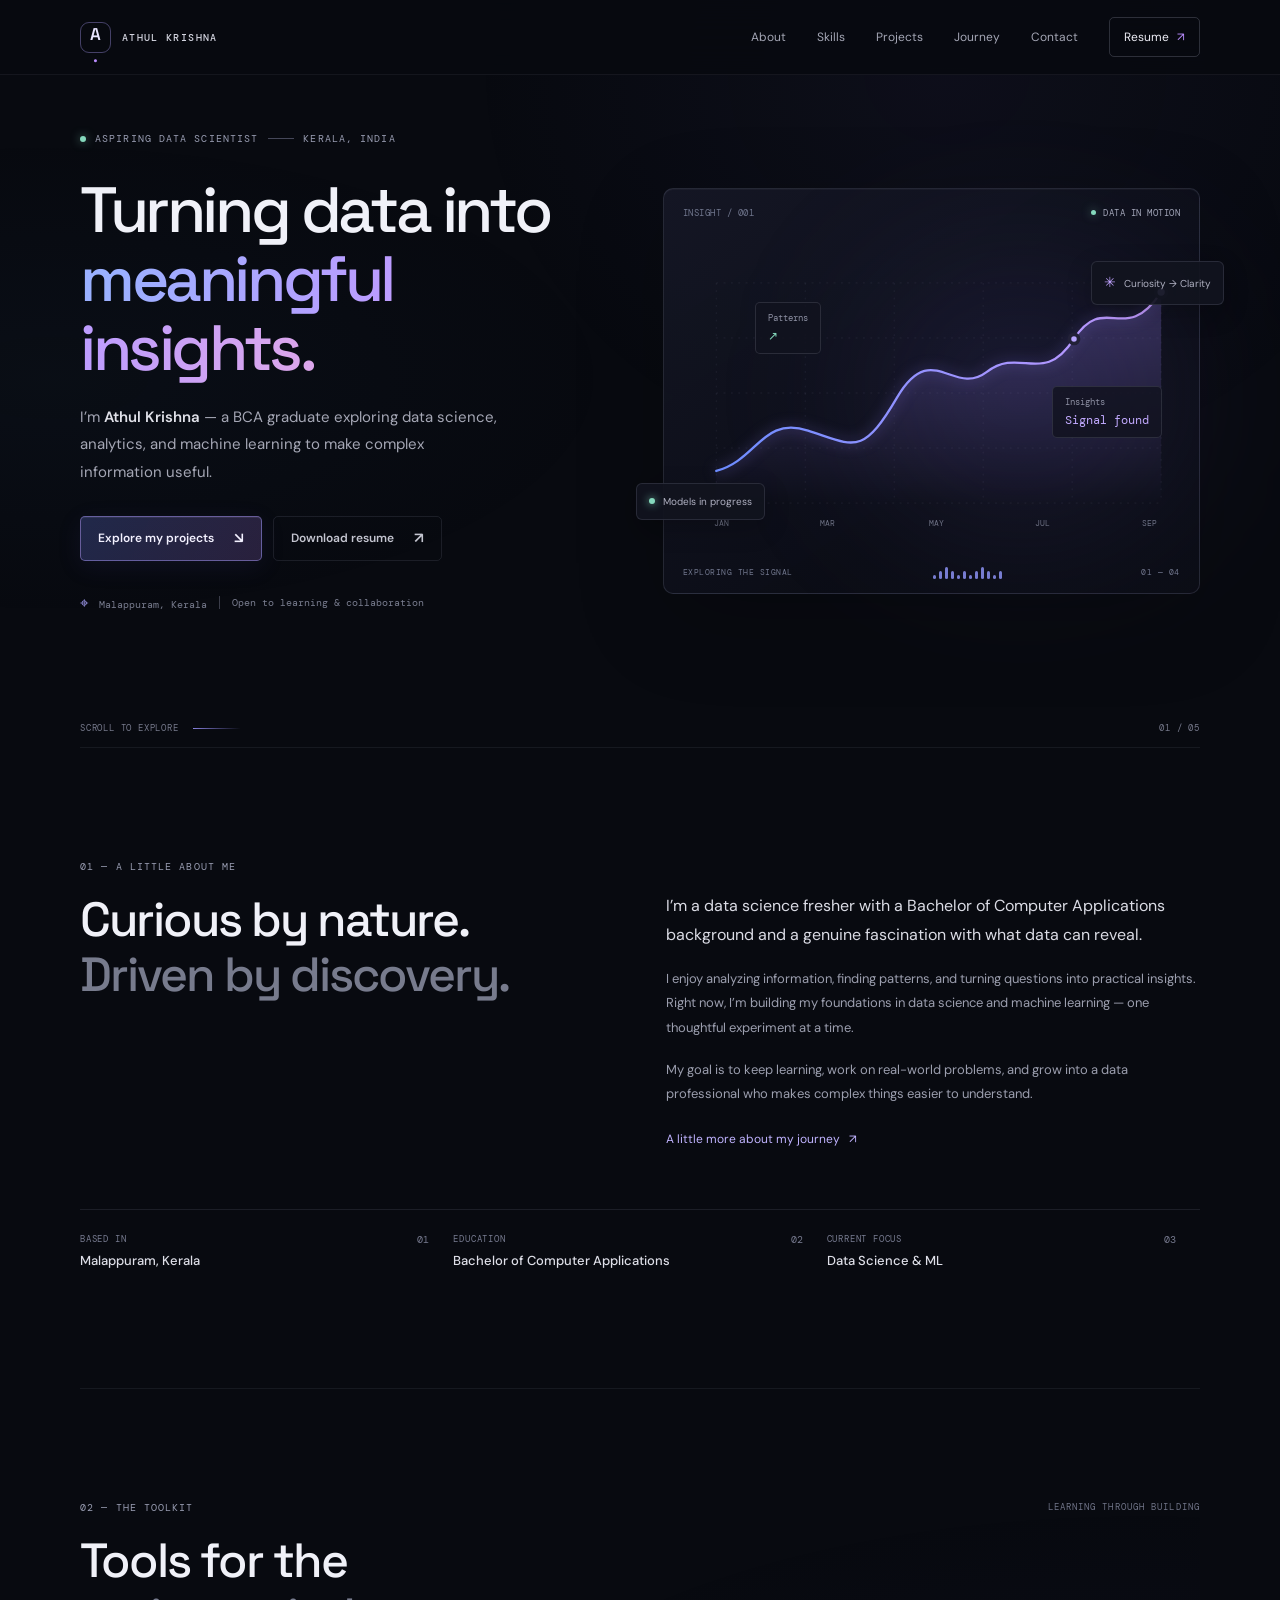
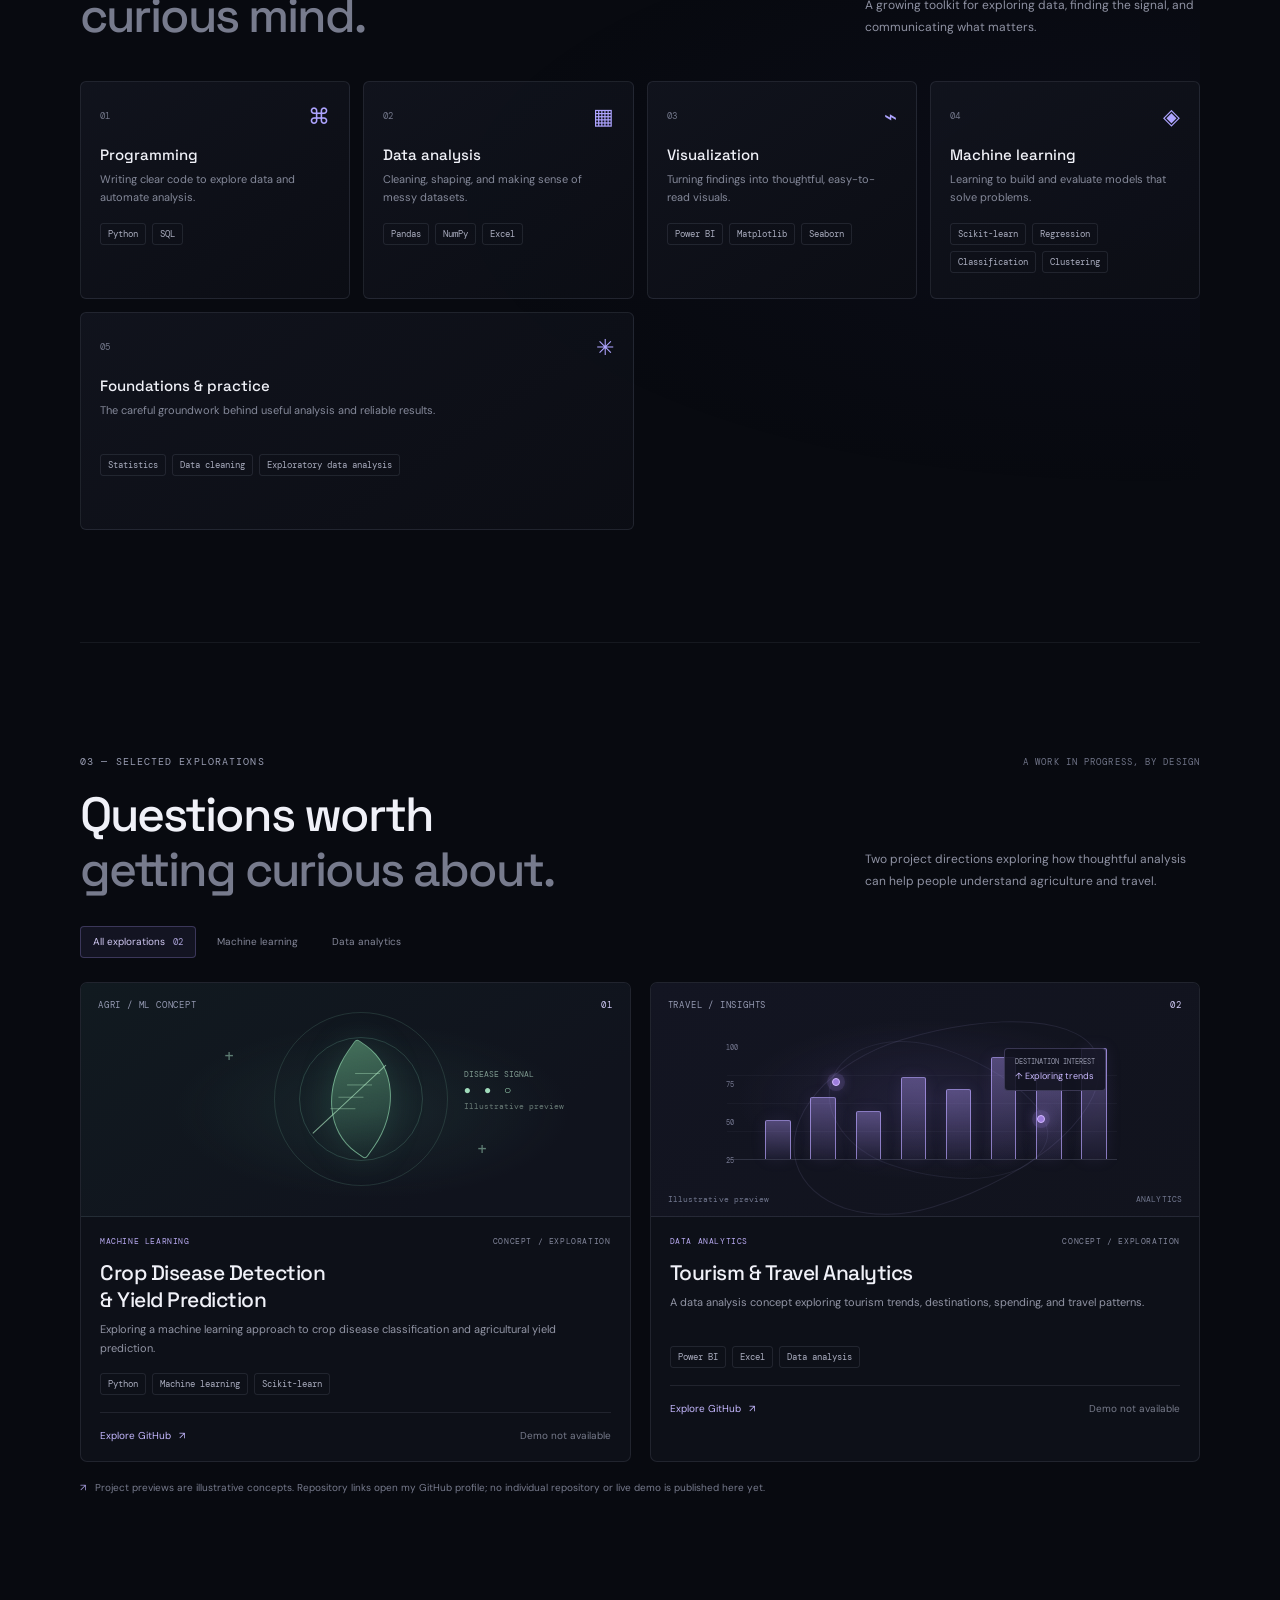
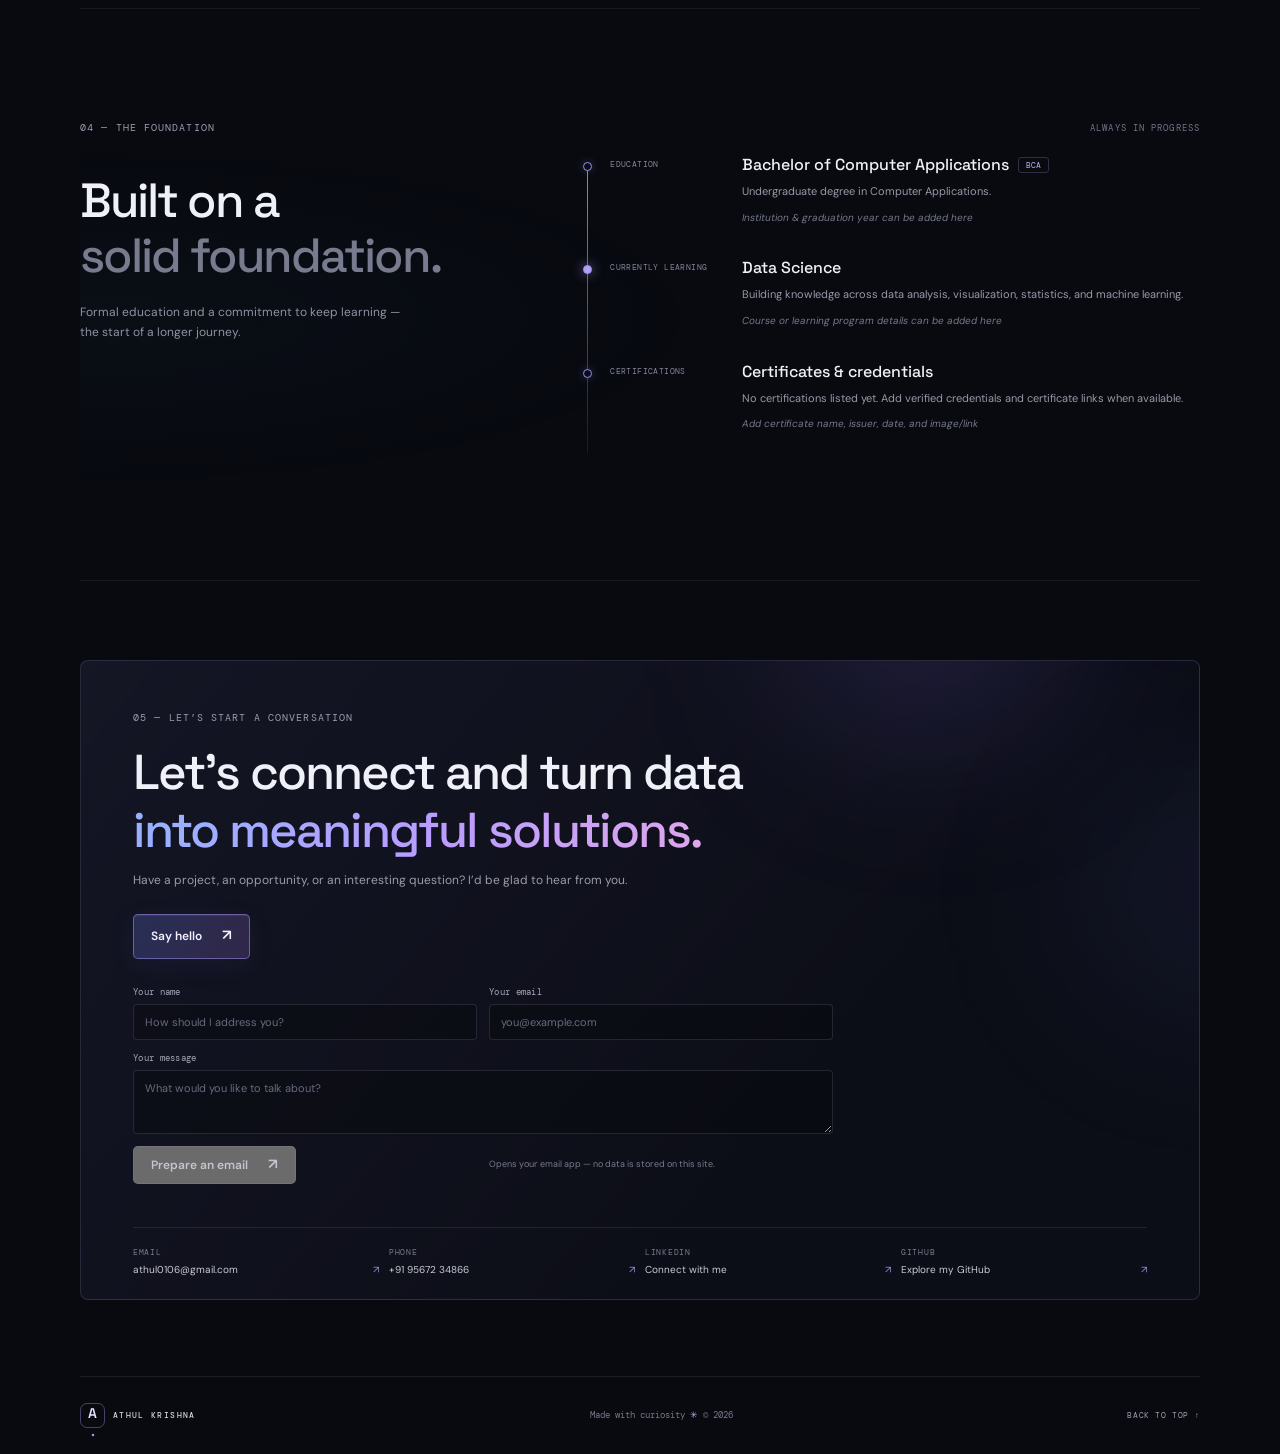
==== index.html @ ea91080f "first commit" ====
<!doctype html>
<html lang="en">
<head>
  <meta charset="utf-8">
  <meta name="viewport" content="width=device-width, initial-scale=1">
  <meta name="theme-color" content="#080a10">
  <meta name="description" content="Athul Krishna is an aspiring data scientist and BCA graduate exploring data analysis, machine learning, and meaningful solutions.">
  <meta property="og:title" content="Athul Krishna — Data Scientist">
  <meta property="og:description" content="Turning data into meaningful insights. Explore Athul Krishna's projects, skills, and background.">
  <meta property="og:type" content="website">
  <title>Athul Krishna — Data Scientist &amp; Analyst</title>
  <link rel="preconnect" href="https://fonts.googleapis.com">
  <link rel="preconnect" href="https://fonts.gstatic.com" crossorigin>
  <link href="https://fonts.googleapis.com/css2?family=DM+Mono:wght@400;500&family=DM+Sans:wght@400;500;600;700&family=Space+Grotesk:wght@400;500;600;700&display=swap" rel="stylesheet">
  <link rel="stylesheet" href="styles.css">
  <script src="script.js" defer></script>
</head>
<body>
  <a class="skip-link" href="#main">Skip to content</a>
  <header class="site-header" id="top">
    <nav class="nav shell" aria-label="Main navigation">
      <a class="brand" href="#top" aria-label="Athul Krishna home"><span class="brand-mark">A<span>.</span></span><span class="brand-name">ATHUL KRISHNA</span></a>
      <button class="menu-toggle" type="button" aria-expanded="false" aria-controls="nav-links" aria-label="Open navigation"><span></span><span></span></button>
      <div class="nav-links" id="nav-links">
        <a href="#about">About</a><a href="#skills">Skills</a><a href="#projects">Projects</a><a href="#journey">Journey</a><a href="#contact">Contact</a>
        <a class="nav-cta" href="resume.html?print=1" target="_blank" rel="noreferrer">Resume <span aria-hidden="true">↗</span></a>
      </div>
    </nav>
  </header>

  <main id="main">
    <section class="hero shell" aria-labelledby="hero-title">
      <div class="hero-copy">
        <p class="eyebrow"><span class="status-dot"></span> ASPIRING DATA SCIENTIST <span class="eyebrow-line"></span> KERALA, INDIA</p>
        <h1 id="hero-title">Turning data into<br><span class="gradient-text">meaningful insights.</span></h1>
        <p class="hero-intro">I’m <strong>Athul Krishna</strong> — a BCA graduate exploring data science, analytics, and machine learning to make complex information useful.</p>
        <div class="hero-actions">
          <a class="button button-primary" href="#projects">Explore my projects <span aria-hidden="true">↘</span></a>
          <a class="button button-quiet" href="resume.html?print=1" target="_blank" rel="noreferrer">Download resume <span aria-hidden="true">↗</span></a>
        </div>
        <div class="hero-meta"><span><span class="meta-icon">⌖</span> Malappuram, Kerala</span><span class="meta-divider"></span><span>Open to learning &amp; collaboration</span></div>
      </div>
      <div class="hero-visual" aria-label="Abstract data visualization showing connected insights">
        <div class="visual-glow"></div>
        <div class="visual-top"><span>INSIGHT / 001</span><span class="live-indicator"><i></i> DATA IN MOTION</span></div>
        <div class="chart-label chart-label-one">Patterns <b>↗</b></div>
        <div class="chart-label chart-label-two">Insights <b>Signal found</b></div>
        <svg class="hero-chart" viewBox="0 0 560 330" role="img" aria-label="Illustrative rising data trend">
          <defs><linearGradient id="area-fill" x1="0" x2="0" y1="0" y2="1"><stop offset="0" stop-color="#9b81ff" stop-opacity=".28"/><stop offset="1" stop-color="#9b81ff" stop-opacity="0"/></linearGradient><linearGradient id="line-fill" x1="0" x2="1"><stop stop-color="#6c8cff"/><stop offset="1" stop-color="#c59aff"/></linearGradient></defs>
          <g class="chart-grid"><path d="M45 45H530M45 105H530M45 165H530M45 225H530M45 285H530"/><path d="M45 45V285M142 45V285M239 45V285M336 45V285M433 45V285M530 45V285"/></g>
          <path class="chart-area" d="M45 250 C90 238 95 190 145 206 S204 235 242 170 S303 170 340 142 S401 158 435 106 S490 115 530 55 V285 H45Z"/>
          <path class="chart-line" d="M45 250 C90 238 95 190 145 206 S204 235 242 170 S303 170 340 142 S401 158 435 106 S490 115 530 55"/>
          <circle class="chart-point" cx="435" cy="106" r="5"/><circle class="chart-point point-last" cx="530" cy="55" r="6"/>
          <g class="chart-axis"><text x="43" y="310">JAN</text><text x="158" y="310">MAR</text><text x="277" y="310">MAY</text><text x="393" y="310">JUL</text><text x="509" y="310">SEP</text></g>
        </svg>
        <div class="visual-footer"><span>EXPLORING THE SIGNAL</span><div class="visual-bars" aria-hidden="true"><i></i><i></i><i></i><i></i><i></i><i></i><i></i><i></i><i></i><i></i><i></i><i></i></div><span>01 — 04</span></div>
        <div class="floating-chip chip-one"><span class="chip-spark">✳</span> Curiosity → Clarity</div>
        <div class="floating-chip chip-two"><span class="chip-dot"></span> Models in progress</div>
      </div>
      <div class="hero-bottom"><span>SCROLL TO EXPLORE</span><span class="scroll-line"></span><span>01 / 05</span></div>
    </section>

    <section class="about section shell" id="about">
      <div class="section-heading"><p class="eyebrow">01 — A LITTLE ABOUT ME</p><h2>Curious by nature.<br><span class="muted-heading">Driven by discovery.</span></h2></div>
      <div class="about-content">
        <p class="about-lead">I’m a data science fresher with a Bachelor of Computer Applications background and a genuine fascination with what data can reveal.</p>
        <p>I enjoy analyzing information, finding patterns, and turning questions into practical insights. Right now, I’m building my foundations in data science and machine learning — one thoughtful experiment at a time.</p>
        <p>My goal is to keep learning, work on real-world problems, and grow into a data professional who makes complex things easier to understand.</p>
        <a class="text-link" href="#contact">A little more about my journey <span>↗</span></a>
      </div>
      <div class="about-facts">
        <div><span class="fact-index">01</span><span class="fact-label">BASED IN</span><strong>Malappuram, Kerala</strong></div>
        <div><span class="fact-index">02</span><span class="fact-label">EDUCATION</span><strong>Bachelor of Computer Applications</strong></div>
        <div><span class="fact-index">03</span><span class="fact-label">CURRENT FOCUS</span><strong>Data Science &amp; ML</strong></div>
      </div>
    </section>

    <section class="skills section shell" id="skills">
      <div class="section-topline"><p class="eyebrow">02 — THE TOOLKIT</p><span class="section-note">LEARNING THROUGH BUILDING</span></div>
      <div class="section-heading skills-heading"><h2>Tools for the<br><span class="muted-heading">curious mind.</span></h2><p>A growing toolkit for exploring data, finding the signal, and communicating what matters.</p></div>
      <div class="skill-grid">
        <article class="skill-card"><div class="skill-card-top"><span class="skill-number">01</span><span class="skill-icon">⌘</span></div><h3>Programming</h3><p>Writing clear code to explore data and automate analysis.</p><div class="tag-list"><span>Python</span><span>SQL</span></div><div class="skill-card-line"></div></article>
        <article class="skill-card"><div class="skill-card-top"><span class="skill-number">02</span><span class="skill-icon">▦</span></div><h3>Data analysis</h3><p>Cleaning, shaping, and making sense of messy datasets.</p><div class="tag-list"><span>Pandas</span><span>NumPy</span><span>Excel</span></div><div class="skill-card-line"></div></article>
        <article class="skill-card"><div class="skill-card-top"><span class="skill-number">03</span><span class="skill-icon">⌁</span></div><h3>Visualization</h3><p>Turning findings into thoughtful, easy-to-read visuals.</p><div class="tag-list"><span>Power BI</span><span>Matplotlib</span><span>Seaborn</span></div><div class="skill-card-line"></div></article>
        <article class="skill-card"><div class="skill-card-top"><span class="skill-number">04</span><span class="skill-icon">◈</span></div><h3>Machine learning</h3><p>Learning to build and evaluate models that solve problems.</p><div class="tag-list"><span>Scikit-learn</span><span>Regression</span><span>Classification</span><span>Clustering</span></div><div class="skill-card-line"></div></article>
        <article class="skill-card skill-card-wide"><div class="skill-card-top"><span class="skill-number">05</span><span class="skill-icon">✳</span></div><h3>Foundations &amp; practice</h3><p>The careful groundwork behind useful analysis and reliable results.</p><div class="tag-list"><span>Statistics</span><span>Data cleaning</span><span>Exploratory data analysis</span></div><div class="skill-card-line"></div></article>
      </div>
    </section>

    <section class="projects section shell" id="projects">
      <div class="section-topline"><p class="eyebrow">03 — SELECTED EXPLORATIONS</p><span class="section-note">A WORK IN PROGRESS, BY DESIGN</span></div>
      <div class="section-heading projects-heading"><h2>Questions worth<br><span class="muted-heading">getting curious about.</span></h2><p>Two project directions exploring how thoughtful analysis can help people understand agriculture and travel.</p></div>
      <div class="project-controls" role="group" aria-label="Filter projects">
        <button class="filter-button is-active" data-filter="all" type="button" aria-pressed="true">All explorations <span>02</span></button>
        <button class="filter-button" data-filter="machine-learning" type="button" aria-pressed="false">Machine learning</button>
        <button class="filter-button" data-filter="analytics" type="button" aria-pressed="false">Data analytics</button>
      </div>
      <div class="project-grid">
        <article class="project-card" data-category="machine-learning">
          <div class="project-visual crop-visual">
            <div class="project-visual-top"><span>AGRI / ML CONCEPT</span><span class="visual-index">01</span></div>
            <div class="crop-orbit orbit-a"></div><div class="crop-orbit orbit-b"></div>
            <div class="crop-leaf"><i></i><i></i><i></i><i></i><b></b></div>
            <div class="crop-readout"><span>DISEASE SIGNAL</span><strong>● ● ○</strong><small>Illustrative preview</small></div>
            <span class="visual-cross cross-a">+</span><span class="visual-cross cross-b">+</span>
          </div>
          <div class="project-info"><div class="project-meta"><span>MACHINE LEARNING</span><span>CONCEPT / EXPLORATION</span></div><h3>Crop Disease Detection<br>&amp; Yield Prediction</h3><p>Exploring a machine learning approach to crop disease classification and agricultural yield prediction.</p><div class="project-tags"><span>Python</span><span>Machine learning</span><span>Scikit-learn</span></div><div class="project-links"><a href="https://github.com/athul-kmk?tab=repositories" target="_blank" rel="noreferrer">Explore GitHub <span>↗</span></a><span class="demo-unavailable" aria-label="Live demo not available">Demo not available</span></div></div>
        </article>
        <article class="project-card" data-category="analytics">
          <div class="project-visual travel-visual">
            <div class="project-visual-top"><span>TRAVEL / INSIGHTS</span><span class="visual-index">02</span></div>
            <div class="map-contour contour-a"></div><div class="map-contour contour-b"></div>
            <div class="travel-graph"><div class="travel-y"><span>100</span><span>75</span><span>50</span><span>25</span></div><div class="travel-bars"><i style="--bar:35%"></i><i style="--bar:56%"></i><i style="--bar:43%"></i><i style="--bar:74%"></i><i style="--bar:63%"></i><i style="--bar:92%"></i><i style="--bar:78%"></i><i style="--bar:100%"></i></div></div>
            <div class="travel-tooltip"><span>DESTINATION INTEREST</span><b>↑ Exploring trends</b></div><span class="map-pin pin-a"></span><span class="map-pin pin-b"></span>
            <div class="project-visual-top visual-bottom"><span>Illustrative preview</span><span>ANALYTICS</span></div>
          </div>
          <div class="project-info"><div class="project-meta"><span>DATA ANALYTICS</span><span>CONCEPT / EXPLORATION</span></div><h3>Tourism &amp; Travel Analytics</h3><p>A data analysis concept exploring tourism trends, destinations, spending, and travel patterns.</p><div class="project-tags"><span>Power BI</span><span>Excel</span><span>Data analysis</span></div><div class="project-links"><a href="https://github.com/athul-kmk?tab=repositories" target="_blank" rel="noreferrer">Explore GitHub <span>↗</span></a><span class="demo-unavailable" aria-label="Live demo not available">Demo not available</span></div></div>
        </article>
      </div>
      <p class="projects-note"><span>↗</span> Project previews are illustrative concepts. Repository links open my GitHub profile; no individual repository or live demo is published here yet.</p>
    </section>

    <section class="journey section shell" id="journey">
      <div class="section-topline"><p class="eyebrow">04 — THE FOUNDATION</p><span class="section-note">ALWAYS IN PROGRESS</span></div>
      <div class="journey-layout"><div class="section-heading"><h2>Built on a<br><span class="muted-heading">solid foundation.</span></h2><p>Formal education and a commitment to keep learning — the start of a longer journey.</p></div>
        <div class="timeline">
          <article class="timeline-item"><span class="timeline-marker"></span><div class="timeline-date">EDUCATION</div><div class="timeline-content"><h3>Bachelor of Computer Applications <span class="timeline-current">BCA</span></h3><p>Undergraduate degree in Computer Applications.</p><span class="timeline-placeholder">Institution &amp; graduation year can be added here</span></div></article>
          <article class="timeline-item"><span class="timeline-marker marker-active"></span><div class="timeline-date">CURRENTLY LEARNING</div><div class="timeline-content"><h3>Data Science</h3><p>Building knowledge across data analysis, visualization, statistics, and machine learning.</p><span class="timeline-placeholder">Course or learning program details can be added here</span></div></article>
          <article class="timeline-item"><span class="timeline-marker"></span><div class="timeline-date">CERTIFICATIONS</div><div class="timeline-content"><h3>Certificates &amp; credentials</h3><p>No certifications listed yet. Add verified credentials and certificate links when available.</p><span class="timeline-placeholder">Add certificate name, issuer, date, and image/link</span></div></article>
        </div>
      </div>
    </section>

    <section class="contact section shell" id="contact">
      <div class="contact-card">
        <div class="contact-orb orb-one"></div><div class="contact-orb orb-two"></div>
        <p class="eyebrow">05 — LET’S START A CONVERSATION</p>
        <h2>Let’s connect and turn data<br><span class="gradient-text">into meaningful solutions.</span></h2>
        <p class="contact-intro">Have a project, an opportunity, or an interesting question? I’d be glad to hear from you.</p>
        <a class="button button-primary contact-button" href="mailto:athul0106@gmail.com">Say hello <span>↗</span></a>
        <form class="contact-form" id="contact-form">
          <label>Your name<input name="name" autocomplete="name" required placeholder="How should I address you?"></label>
          <label>Your email<input name="email" type="email" autocomplete="email" required placeholder="you@example.com"></label>
          <label class="message-field">Your message<textarea name="message" rows="3" required placeholder="What would you like to talk about?"></textarea></label>
          <button class="button button-quiet" type="submit">Prepare an email <span>↗</span></button>
          <p class="form-note">Opens your email app — no data is stored on this site.</p>
        </form>
        <div class="contact-links">
          <a href="mailto:athul0106@gmail.com"><span class="contact-link-label">EMAIL</span><span>athul0106@gmail.com</span><span class="link-arrow">↗</span></a>
          <a href="tel:+919567234866"><span class="contact-link-label">PHONE</span><span>+91 95672 34866</span><span class="link-arrow">↗</span></a>
          <a href="https://www.linkedin.com/in/athulkrishnakp?utm_source=share_via&utm_content=profile&utm_medium=member_ios" target="_blank" rel="noreferrer"><span class="contact-link-label">LINKEDIN</span><span>Connect with me</span><span class="link-arrow">↗</span></a>
          <a href="https://github.com/athul-kmk" target="_blank" rel="noreferrer"><span class="contact-link-label">GITHUB</span><span>Explore my GitHub</span><span class="link-arrow">↗</span></a>
        </div>
      </div>
    </section>
  </main>
  <footer class="footer shell"><a class="brand footer-brand" href="#top"><span class="brand-mark">A<span>.</span></span><span class="brand-name">ATHUL KRISHNA</span></a><span>Made with curiosity <span class="footer-star">✳</span> © <span id="year">2026</span></span><a href="#top" class="back-top">BACK TO TOP ↑</a></footer>
  <button class="back-to-top" type="button" aria-label="Back to top">↑</button>
</body>
</html>
---- styles.css ----
:root {
  color-scheme: dark;
  --bg: #080a10;
  --surface: #0e111a;
  --surface-raised: #121622;
  --line: rgba(192, 199, 222, .11);
  --line-strong: rgba(192, 199, 222, .2);
  --text: #f0f1f8;
  --muted: #9a9daf;
  --quiet: #676b7d;
  --blue: #8299ff;
  --violet: #ba8dff;
  --mint: #85d9bd;
  --display: "Space Grotesk", sans-serif;
  --body: "DM Sans", sans-serif;
  --mono: "DM Mono", monospace;
}

* { box-sizing: border-box; }
html { scroll-behavior: smooth; scroll-padding-top: 85px; }
body { margin: 0; background: var(--bg); color: var(--text); font-family: var(--body); font-size: 15px; line-height: 1.7; -webkit-font-smoothing: antialiased; }
body::before { position: fixed; z-index: -1; inset: 0; background: radial-gradient(ellipse at 74% 8%, rgba(52, 48, 101, .12), transparent 35%), radial-gradient(ellipse at 4% 42%, rgba(32, 63, 94, .08), transparent 32%); content: ""; pointer-events: none; }
a { color: inherit; text-decoration: none; }
button { font: inherit; }
::selection { color: white; background: rgba(132, 117, 230, .45); }
.shell { width: min(1120px, calc(100% - 64px)); margin-inline: auto; }
.skip-link { position: fixed; z-index: 20; top: 10px; left: 10px; padding: 10px 15px; transform: translateY(-150%); border-radius: 6px; background: white; color: #080a10; }
.skip-link:focus { transform: translateY(0); }
.site-header { position: sticky; z-index: 10; top: 0; border-bottom: 1px solid rgba(192, 199, 222, .07); background: rgba(8, 10, 16, .86); backdrop-filter: blur(18px); }
.nav { display: flex; height: 74px; align-items: center; justify-content: space-between; }
.brand { display: inline-flex; align-items: center; gap: 11px; }
.brand-mark { display: grid; width: 31px; height: 31px; place-items: center; border: 1px solid rgba(176, 160, 255, .37); border-radius: 9px; color: #e8e4ff; font: 600 17px var(--display); }
.brand-mark span { color: var(--violet); }
.brand-name { color: #d3d4df; font: 500 10px var(--mono); letter-spacing: 1.35px; }
.nav-links { display: flex; align-items: center; gap: 31px; color: #a4a6b5; font-size: 12px; }
.nav-links > a:not(.nav-cta) { transition: color .2s ease; }
.nav-links > a:not(.nav-cta):hover { color: white; }
.nav-cta { padding: 9px 14px; border: 1px solid var(--line-strong); border-radius: 5px; color: #ececf4; transition: background .2s, border-color .2s; }
.nav-cta:hover { border-color: rgba(174, 151, 255, .5); background: rgba(143, 125, 232, .1); }
.nav-cta span { padding-left: 5px; color: var(--violet); }
.menu-toggle { display: none; }

.hero { position: relative; display: grid; min-height: 672px; grid-template-columns: 1.02fr .98fr; align-items: center; column-gap: 24px; padding-top: 6px; padding-bottom: 52px; }
.hero-copy { position: relative; z-index: 2; padding-bottom: 31px; animation: rise-in .7s both; }
.eyebrow, .section-note { margin: 0; color: #999db2; font: 400 10px var(--mono); letter-spacing: 1.1px; }
.eyebrow { display: flex; align-items: center; gap: 9px; }
.status-dot, .live-indicator i { width: 6px; height: 6px; flex: 0 0 6px; border-radius: 50%; background: var(--mint); box-shadow: 0 0 10px rgba(133, 217, 189, .6); }
.eyebrow-line { width: 26px; height: 1px; margin-left: 1px; background: #454759; }
.hero h1 { margin: 31px 0 20px; font: 500 clamp(43px, 5vw, 65px)/1.08 var(--display); letter-spacing: -3.4px; }
.gradient-text { background: linear-gradient(98deg, #9ab0ff 6%, #bb9cff 55%, #dda7eb); -webkit-background-clip: text; background-clip: text; color: transparent; }
.hero-intro { max-width: 425px; margin: 0; color: #a5a7b5; font-size: 15px; line-height: 1.85; }
.hero-intro strong { color: #e0e1e9; font-weight: 600; }
.hero-actions { display: flex; flex-wrap: wrap; align-items: center; gap: 11px; margin-top: 29px; }
.button { display: inline-flex; min-height: 45px; align-items: center; justify-content: center; gap: 20px; padding: 0 17px; border: 1px solid transparent; border-radius: 5px; font-size: 12px; font-weight: 600; transition: transform .2s ease, background .2s ease, border-color .2s ease, box-shadow .2s ease; }
.button:hover { transform: translateY(-2px); }
.button span { font-size: 15px; }
.button-primary { border-color: rgba(174, 157, 255, .48); background: linear-gradient(115deg, rgba(102, 119, 225, .27), rgba(160, 116, 219, .22)); box-shadow: inset 0 1px 0 rgba(255,255,255,.07), 0 6px 24px rgba(77, 62, 145, .12); color: #f3f1ff; }
.button-primary:hover { background: linear-gradient(115deg, rgba(102, 119, 225, .4), rgba(160, 116, 219, .36)); box-shadow: 0 9px 28px rgba(77, 62, 145, .23); }
.button-quiet { border-color: var(--line); color: #c4c5d0; }
.button-quiet:hover { border-color: var(--line-strong); background: rgba(255,255,255,.035); }
.hero-meta { display: flex; align-items: center; gap: 12px; margin-top: 32px; color: #797d8f; font: 10px var(--mono); }
.meta-icon { margin-right: 5px; color: #a19bf0; font-size: 15px; }
.meta-divider { height: 13px; border-left: 1px solid #3b3d4a; }
.hero-visual { position: relative; min-height: 406px; margin: 30px 0 25px; padding: 18px 19px 15px; overflow: visible; border: 1px solid rgba(169, 174, 204, .16); border-radius: 10px; background: linear-gradient(145deg, rgba(22, 24, 39, .87), rgba(12, 14, 23, .95) 65%); box-shadow: 0 26px 90px rgba(0,0,0,.2), inset 0 1px 0 rgba(255,255,255,.035); animation: rise-in .75s .1s both; }
.visual-glow { position: absolute; z-index: -1; top: 20%; right: 5%; width: 300px; height: 250px; border-radius: 50%; background: rgba(108, 93, 197, .15); filter: blur(80px); }
.visual-top, .visual-footer { display: flex; align-items: center; justify-content: space-between; color: #70768d; font: 9px var(--mono); letter-spacing: .5px; }
.live-indicator { display: flex; align-items: center; gap: 7px; color: #a3a6b9; }
.live-indicator i { width: 5px; height: 5px; flex-basis: 5px; }
.hero-chart { position: absolute; top: 52px; left: 2%; width: 96%; height: calc(100% - 100px); overflow: visible; }
.chart-grid path { fill: none; stroke: rgba(159, 164, 193, .11); stroke-width: 1; stroke-dasharray: 2 6; }
.chart-area { fill: url(#area-fill); }
.chart-line { fill: none; stroke: url(#line-fill); stroke-width: 2.5; stroke-linecap: round; filter: drop-shadow(0 0 7px rgba(150, 132, 255, .55)); stroke-dasharray: 800; stroke-dashoffset: 800; animation: draw-line 2.1s .35s ease forwards; }
.chart-point { fill: #b7a4ff; stroke: #222137; stroke-width: 4; }
.point-last { animation: point-pulse 2.2s ease-in-out infinite; }
.chart-axis { fill: #6e7285; font: 9px var(--mono); }
.chart-label { position: absolute; z-index: 2; display: grid; gap: 4px; padding: 9px 12px; border: 1px solid rgba(174, 177, 201, .16); border-radius: 5px; background: rgba(18, 19, 31, .82); color: #8e91a4; font: 9px var(--mono); }
.chart-label b { color: #d5d3e6; font-size: 12px; font-weight: 400; }
.chart-label-one { top: 28%; left: 17%; }
.chart-label-one b { color: var(--mint); }
.chart-label-two { top: 49%; right: 7%; }
.chart-label-two b { color: #c2aaff; }
.visual-footer { position: absolute; right: 19px; bottom: 14px; left: 19px; font-size: 8px; }
.visual-bars { display: flex; height: 13px; align-items: end; gap: 3px; }
.visual-bars i { width: 3px; height: 30%; border-radius: 2px; background: #9298ff; opacity: .8; animation: equalize 1.2s ease-in-out infinite alternate; }
.visual-bars i:nth-child(3n) { height: 85%; animation-delay: .4s; }.visual-bars i:nth-child(2n) { height: 55%; animation-delay: .2s; }
.floating-chip { position: absolute; z-index: 3; display: flex; align-items: center; gap: 8px; padding: 9px 12px; border: 1px solid rgba(177, 181, 204, .15); border-radius: 6px; background: rgba(18, 20, 31, .93); box-shadow: 0 8px 26px rgba(0,0,0,.2); color: #afb0c1; font-size: 10px; }
.chip-one { top: 18%; right: -25px; }.chip-spark { color: #c0a3ff; font-size: 14px; }.chip-two { bottom: 18%; left: -28px; }.chip-dot { width: 6px; height: 6px; border-radius: 50%; background: var(--mint); box-shadow: 0 0 9px var(--mint); }
.hero-bottom { position: absolute; right: 0; bottom: 13px; left: 0; display: flex; align-items: center; gap: 14px; color: #76798b; font: 9px var(--mono); letter-spacing: .8px; }
.scroll-line { width: 48px; height: 1px; background: linear-gradient(90deg, #8680dd, transparent); }
.hero-bottom > span:last-child { margin-left: auto; }

.section { padding-top: 112px; padding-bottom: 112px; border-top: 1px solid rgba(192, 199, 222, .08); }
.section-heading h2 { margin: 19px 0 0; font: 500 clamp(36px, 4vw, 48px)/1.15 var(--display); letter-spacing: -2px; }
.muted-heading { color: #777b8d; }
.about { display: grid; grid-template-columns: 1fr 1.08fr; column-gap: 92px; }
.about .section-heading { align-self: start; }
.about-content { padding-top: 32px; color: #9b9eae; font-size: 13px; line-height: 1.9; }
.about-content p { margin: 0 0 17px; }
.about-content .about-lead { color: #dbdce5; font-size: 16px; line-height: 1.8; }
.text-link { display: inline-flex; align-items: center; gap: 9px; margin-top: 4px; color: #c0b3ff; font-size: 12px; }
.text-link span { transition: transform .2s; }.text-link:hover span { transform: translate(3px,-3px); }
.about-facts { display: grid; grid-column: 1/-1; grid-template-columns: repeat(3, 1fr); margin-top: 57px; padding-top: 21px; border-top: 1px solid var(--line); }
.about-facts > div { position: relative; display: grid; gap: 5px; padding: 2px 22px 4px 0; }
.fact-index { position: absolute; top: 2px; right: 24px; color: #777b90; font: 10px var(--mono); }
.fact-label { color: #777b90; font: 9px var(--mono); letter-spacing: .8px; }
.about-facts strong { color: #dedfe8; font-size: 13px; font-weight: 500; }

.skills { background: radial-gradient(ellipse at 95% 48%, rgba(49, 45, 98, .09), transparent 46%); }
.section-topline { display: flex; align-items: center; justify-content: space-between; }
.section-note { color: #707488; font-size: 9px; }
.skills-heading, .projects-heading { display: flex; align-items: end; justify-content: space-between; gap: 28px; margin-bottom: 38px; }
.skills-heading > p, .projects-heading > p { max-width: 335px; margin: 0 0 5px; color: #8f92a3; font-size: 12px; line-height: 1.8; }
.skill-grid { display: grid; grid-template-columns: repeat(4, 1fr); gap: 13px; }
.skill-card { position: relative; min-height: 218px; padding: 20px 19px 23px; overflow: hidden; border: 1px solid var(--line); border-radius: 6px; background: linear-gradient(145deg, rgba(18, 21, 31, .86), rgba(12, 14, 21, .87)); transition: transform .25s, border-color .25s, background .25s; }
.skill-card:hover { transform: translateY(-4px); border-color: rgba(166, 151, 243, .35); background: linear-gradient(145deg, rgba(26, 28, 44, .96), rgba(13, 15, 23, .96)); }
.skill-card-top { display: flex; align-items: center; justify-content: space-between; }
.skill-number { color: #73778a; font: 9px var(--mono); }
.skill-icon { color: #aea4ff; font: 22px var(--display); }
.skill-card h3 { margin: 15px 0 6px; font: 500 15px var(--display); }
.skill-card p { min-height: 38px; margin: 0; color: #85899a; font-size: 11px; line-height: 1.65; }
.tag-list, .project-tags { display: flex; flex-wrap: wrap; gap: 6px; margin-top: 15px; }
.tag-list span, .project-tags span { padding: 4px 7px; border: 1px solid rgba(170, 175, 202, .13); border-radius: 3px; color: #aaadbf; font: 9px var(--mono); }
.skill-card-line { position: absolute; right: 0; bottom: 0; left: 0; height: 1px; transform: scaleX(0); transform-origin: left; background: linear-gradient(90deg, #8198ff, #c08cff, transparent); transition: transform .5s; }
.skill-card:hover .skill-card-line { transform: scaleX(1); }
.skill-card-wide { grid-column: span 2; }

.projects-heading { margin-bottom: 28px; }
.project-controls { display: flex; flex-wrap: wrap; gap: 8px; margin-bottom: 24px; }
.filter-button { display: inline-flex; align-items: center; gap: 8px; min-height: 32px; padding: 0 12px; border: 1px solid transparent; border-radius: 4px; background: transparent; color: #848798; cursor: pointer; font-size: 10px; transition: color .2s, border-color .2s, background .2s; }
.filter-button:hover, .filter-button.is-active { border-color: rgba(165, 151, 239, .27); background: rgba(138, 119, 223, .09); color: #d2cbf4; }
.filter-button span { color: #a8a0d4; font: 9px var(--mono); }
.project-grid { display: grid; grid-template-columns: repeat(2, 1fr); gap: 19px; }
.project-card { overflow: hidden; border: 1px solid var(--line); border-radius: 7px; background: #0d1018; transition: transform .25s, border-color .25s; }
.project-card:hover { transform: translateY(-3px); border-color: rgba(165, 151, 239, .3); }
.project-card[hidden] { display: none; }
.project-visual { position: relative; height: 234px; overflow: hidden; border-bottom: 1px solid var(--line); background: #121625; }
.project-visual-top { position: absolute; z-index: 2; top: 16px; right: 17px; left: 17px; display: flex; justify-content: space-between; color: #9499b1; font: 9px var(--mono); letter-spacing: .8px; }
.visual-index { color: #d2cbf7; }.crop-visual { background: radial-gradient(ellipse at 53% 55%, rgba(54, 100, 91, .21), transparent 48%), linear-gradient(145deg, #111a20, #10131d 75%); }
.crop-orbit { position: absolute; top: 50%; left: 51%; width: 174px; height: 174px; transform: translate(-50%,-50%); border: 1px solid rgba(130, 203, 174, .16); border-radius: 50%; }
.orbit-b { width: 124px; height: 124px; border-color: rgba(130, 203, 174, .21); }
.crop-leaf { position: absolute; top: 50%; left: 51%; width: 77px; height: 94px; transform: translate(-50%,-50%) rotate(35deg); border: 1px solid rgba(143, 213, 172, .65); border-radius: 4px 84% 4px 84%; background: linear-gradient(135deg, rgba(123, 208, 155, .47), rgba(50, 112, 93, .12)); box-shadow: 0 0 36px rgba(103, 202, 158, .17); }
.crop-leaf b { position: absolute; top: 4px; left: 38px; width: 1px; height: 100px; transform: rotate(12deg); transform-origin: top; background: rgba(174, 231, 193, .67); }
.crop-leaf i { position: absolute; left: 18px; width: 25px; height: 1px; transform: rotate(-35deg); transform-origin: left; background: rgba(174, 231, 193, .4); }
.crop-leaf i:nth-child(1) { top: 28px; }.crop-leaf i:nth-child(2) { top: 42px; }.crop-leaf i:nth-child(3) { top: 57px; }.crop-leaf i:nth-child(4) { top: 71px; }
.crop-readout { position: absolute; top: 37%; right: 12%; display: grid; gap: 3px; color: #7d988f; font: 8px var(--mono); }
.crop-readout strong { color: #a0dbbb; font-size: 12px; letter-spacing: 3px; }.crop-readout small { color: #687a75; font-size: 8px; }
.visual-cross { position: absolute; color: rgba(162, 216, 189, .53); font: 17px var(--mono); }.cross-a { top: 27%; left: 26%; }.cross-b { right: 26%; bottom: 24%; }
.travel-visual { background: radial-gradient(ellipse at 51% 50%, rgba(97, 81, 156, .2), transparent 49%), linear-gradient(145deg, #131522, #11131d); }
.map-contour { position: absolute; top: 20%; left: 25%; width: 320px; height: 170px; transform: rotate(-17deg); border: 1px solid rgba(148, 143, 197, .14); border-radius: 43% 57% 63% 37% / 52% 43% 57% 48%; }
.contour-b { top: 29%; left: 32%; width: 224px; height: 128px; transform: rotate(19deg); border-color: rgba(148, 143, 197, .11); }
.travel-graph { position: absolute; right: 15%; bottom: 24%; left: 14%; display: flex; height: 112px; gap: 12px; padding-left: 28px; border-bottom: 1px solid rgba(165, 169, 201, .2); background: repeating-linear-gradient(to top, transparent 0, transparent 27px, rgba(159, 163, 194, .1) 28px); }
.travel-y { position: absolute; top: -5px; bottom: -6px; left: -1px; display: flex; flex-direction: column; justify-content: space-between; color: #74778f; font: 7px var(--mono); }
.travel-bars { display: flex; width: 100%; align-items: end; justify-content: space-around; }
.travel-bars i { position: relative; width: 7%; height: var(--bar); border: 1px solid rgba(181, 162, 249, .7); border-bottom: 0; border-radius: 2px 2px 0 0; background: linear-gradient(0deg, rgba(122, 102, 193, .1), rgba(163, 140, 230, .43)); box-shadow: 0 0 16px rgba(146, 117, 214, .1); }
.travel-tooltip { position: absolute; z-index: 2; top: 28%; right: 17%; display: grid; gap: 4px; padding: 8px 10px; border: 1px solid rgba(183, 166, 240, .24); border-radius: 4px; background: rgba(18, 19, 31, .88); }
.travel-tooltip span { color: #9294a8; font: 7px var(--mono); }.travel-tooltip b { color: #cabaff; font: 9px var(--body); }
.map-pin { position: absolute; width: 8px; height: 8px; border: 1px solid #d2b9ff; border-radius: 50%; background: #9d7ddd; box-shadow: 0 0 0 5px rgba(157, 125, 221, .15), 0 0 14px #9d7ddd; }.pin-a { top: 41%; left: 33%; }.pin-b { top: 57%; right: 28%; }
.visual-bottom { top: auto; bottom: 12px; color: #70768d; font-size: 8px; letter-spacing: .1px; }
.project-info { padding: 19px 19px 17px; }
.project-meta { display: flex; flex-wrap: wrap; justify-content: space-between; gap: 6px; color: #82869b; font: 8px var(--mono); letter-spacing: .6px; }
.project-meta span:first-child { color: #b7a9ef; }
.project-info h3 { margin: 13px 0 7px; font: 500 21px/1.3 var(--display); letter-spacing: -.5px; }
.project-info > p { min-height: 40px; margin: 0; color: #9295a5; font-size: 11px; line-height: 1.75; }
.project-tags { margin-top: 13px; }
.project-links { display: flex; align-items: center; justify-content: space-between; margin-top: 17px; padding-top: 14px; border-top: 1px solid var(--line); font-size: 10px; }
.project-links > a { color: #c5b8ff; }.project-links > a span { padding-left: 5px; }.project-links > a:hover { color: white; }
.demo-unavailable { color: #777b8b; }
.projects-note { display: flex; gap: 9px; margin: 17px 0 0; color: #777b8d; font-size: 10px; }.projects-note > span { color: #a49ada; }

.journey { background: radial-gradient(ellipse at 2% 54%, rgba(32, 60, 84, .09), transparent 38%); }
.journey-layout { display: grid; grid-template-columns: .8fr 1.2fr; gap: 92px; margin-top: 20px; }
.journey-layout > .section-heading > p { max-width: 320px; margin-top: 18px; color: #8f92a3; font-size: 12px; }
.timeline { position: relative; padding-top: 4px; }
.timeline::before { position: absolute; top: 12px; bottom: 15px; left: 4px; width: 1px; background: linear-gradient(#8e84d9, rgba(142, 132, 217, .12)); content: ""; }
.timeline-item { position: relative; display: grid; grid-template-columns: 114px 1fr; gap: 18px; padding: 0 0 32px 27px; }
.timeline-marker { position: absolute; top: 4px; left: 0; width: 9px; height: 9px; border: 1px solid #9a8ff2; border-radius: 50%; background: #0b0d14; box-shadow: 0 0 10px rgba(154, 143, 242, .3); }
.marker-active { background: #b4a1f2; box-shadow: 0 0 12px rgba(180, 161, 242, .65); }
.timeline-date { padding-top: 1px; color: #83869a; font: 8px var(--mono); letter-spacing: .4px; }
.timeline-content h3 { display: flex; flex-wrap: wrap; align-items: center; gap: 9px; margin: -4px 0 7px; font: 500 16px var(--display); }
.timeline-current { padding: 2px 7px; border: 1px solid rgba(174, 158, 238, .24); border-radius: 3px; color: #baaff0; font: 8px var(--mono); }
.timeline-content p { margin: 0; color: #9699a8; font-size: 11px; }
.timeline-placeholder { display: inline-block; margin-top: 8px; color: #74788a; font-size: 10px; font-style: italic; }

.contact { padding-top: 79px; padding-bottom: 76px; }
.contact-card { position: relative; padding: 50px 52px 0; overflow: hidden; border: 1px solid rgba(169, 162, 219, .18); border-radius: 8px; background: linear-gradient(130deg, rgba(23, 24, 40, .9), rgba(13, 15, 24, .93) 65%); }
.contact-orb { position: absolute; width: 290px; height: 240px; border-radius: 50%; filter: blur(80px); pointer-events: none; }.orb-one { top: -155px; right: 11%; background: rgba(119, 98, 210, .17); }.orb-two { top: 110px; right: -170px; background: rgba(75, 96, 182, .11); }
.contact-card > .eyebrow, .contact-card > h2, .contact-intro, .contact-button { position: relative; z-index: 1; }
.contact-card h2 { margin: 20px 0 11px; font: 500 clamp(34px, 4vw, 49px)/1.18 var(--display); letter-spacing: -2px; }
.contact-intro { margin: 0; color: #999cac; font-size: 12px; }
.contact-button { margin-top: 23px; }
.contact-form { position: relative; z-index: 1; display: grid; grid-template-columns: repeat(2, minmax(0, 1fr)); gap: 12px; max-width: 700px; margin-top: 27px; }
.contact-form label { display: grid; gap: 6px; color: #a4a6b6; font: 9px var(--mono); letter-spacing: .3px; }
.contact-form input, .contact-form textarea { width: 100%; padding: 10px 11px; border: 1px solid rgba(192, 199, 222, .14); border-radius: 4px; outline: none; background: rgba(8, 10, 16, .43); color: var(--text); font: 11px var(--body); resize: vertical; transition: border-color .2s, background .2s; }
.contact-form input::placeholder, .contact-form textarea::placeholder { color: #666a7d; }
.contact-form input:focus, .contact-form textarea:focus { border-color: rgba(174, 157, 255, .57); background: rgba(8, 10, 16, .7); }
.contact-form .message-field { grid-column: 1/-1; }
.contact-form .button { justify-self: start; min-height: 38px; }
.form-note { align-self: center; margin: 0; color: #777b8d; font-size: 9px; }
.contact-links { display: grid; grid-template-columns: repeat(4, 1fr); gap: 10px; margin-top: 43px; padding: 19px 0 21px; border-top: 1px solid var(--line); }
.contact-links > a { display: grid; grid-template-columns: 1fr auto; gap: 4px; color: #c9cad5; font-size: 10px; transition: color .2s; }
.contact-links > a:hover { color: #d7caff; }
.contact-link-label { grid-column: 1/-1; color: #777b8d; font: 8px var(--mono); letter-spacing: .7px; }
.link-arrow { color: #9a8bdb; }
.footer { display: flex; min-height: 78px; align-items: center; justify-content: space-between; border-top: 1px solid var(--line); color: #75788a; font: 9px var(--mono); }
.footer-brand { gap: 8px; }.footer-brand .brand-mark { width: 25px; height: 25px; border-radius: 7px; font-size: 14px; }.footer-brand .brand-name { font-size: 8px; }
.footer-star { color: #bba8fa; }.back-top { color: #9c9fb0; font-size: 8px; letter-spacing: .6px; }.back-top:hover { color: white; }
.back-to-top { position: fixed; z-index: 8; right: 22px; bottom: 22px; display: grid; width: 39px; height: 39px; transform: translateY(12px); place-items: center; border: 1px solid rgba(176, 162, 233, .27); border-radius: 50%; background: rgba(19, 20, 32, .9); color: #d4cbf7; cursor: pointer; opacity: 0; pointer-events: none; transition: opacity .2s, transform .2s, background .2s; }
.back-to-top.is-visible { transform: translateY(0); opacity: 1; pointer-events: auto; }.back-to-top:hover { background: #242235; }

.resume-page { min-height: 100vh; padding: 45px 20px; background: #0b0d14; }
.resume-sheet { width: min(780px, 100%); margin: 0 auto; padding: 54px 58px; border: 1px solid var(--line-strong); border-radius: 8px; background: #10131d; }
.resume-actions { display: flex; justify-content: center; gap: 12px; margin-bottom: 22px; }
.resume-sheet h1 { margin: 0; font: 600 42px var(--display); letter-spacing: -1.5px; }
.resume-role { color: #b8a8ff; font-size: 13px; }
.resume-contact { display: flex; flex-wrap: wrap; gap: 8px 18px; margin: 15px 0 25px; color: #a0a4b4; font-size: 11px; }
.resume-sheet hr { border: 0; border-top: 1px solid var(--line); }
.resume-section { margin-top: 26px; }.resume-section h2 { margin: 0 0 10px; color: #c4b8ff; font: 500 12px var(--mono); letter-spacing: 1px; text-transform: uppercase; }
.resume-section p, .resume-section li { color: #c0c2cd; font-size: 12px; line-height: 1.8; }
.resume-section p { margin: 0; }.resume-section ul { margin: 0; padding-left: 18px; }.resume-placeholder { color: #85899b !important; font-style: italic; }
.resume-back { color: #c5b8ff; font-size: 11px; }

.reveal-ready .reveal { opacity: 0; transform: translateY(18px); transition: opacity .65s ease, transform .65s ease; }
.reveal-ready .reveal.is-in-view { opacity: 1; transform: translateY(0); }
@keyframes rise-in { from { opacity: 0; transform: translateY(12px); } to { opacity: 1; transform: translateY(0); } }
@keyframes draw-line { to { stroke-dashoffset: 0; } }
@keyframes point-pulse { 50% { filter: drop-shadow(0 0 8px rgba(191, 170, 255, .9)); } }
@keyframes equalize { to { height: 25%; opacity: .45; } }

@media (prefers-reduced-motion: reduce) {
  *, *::before, *::after { scroll-behavior: auto !important; animation-duration: .01ms !important; animation-iteration-count: 1 !important; transition-duration: .01ms !important; }
  .reveal-ready .reveal { opacity: 1; transform: none; }
}
@media (max-width: 850px) {
  .shell { width: min(100% - 48px, 680px); }
  .nav-links { gap: 19px; }
  .hero { min-height: 590px; grid-template-columns: 1fr .9fr; gap: 5px; }
  .hero h1 { font-size: clamp(42px, 6vw, 56px); letter-spacing: -2.6px; }
  .hero-visual { min-height: 340px; }
  .chart-label { padding: 7px 9px; }.chip-one { right: -12px; }.chip-two { left: -12px; }
  .about { column-gap: 46px; }
  .skill-grid { grid-template-columns: repeat(2, 1fr); }
  .skill-card-wide { grid-column: span 2; }
  .journey-layout { grid-template-columns: .7fr 1.3fr; gap: 36px; }
  .timeline-item { grid-template-columns: 95px 1fr; gap: 12px; }
}
@media (max-width: 620px) {
  html { scroll-padding-top: 68px; }
  .shell { width: calc(100% - 38px); }
  .nav { height: 65px; }.brand-name { font-size: 9px; }
  .menu-toggle { display: flex; width: 38px; height: 38px; flex-direction: column; align-items: center; justify-content: center; gap: 5px; border: 1px solid var(--line-strong); border-radius: 5px; background: transparent; cursor: pointer; }
  .menu-toggle span { width: 15px; height: 1px; background: #d8d8e2; transition: transform .2s; }
  .menu-toggle[aria-expanded="true"] span:first-child { transform: translateY(3px) rotate(45deg); }.menu-toggle[aria-expanded="true"] span:last-child { transform: translateY(-3px) rotate(-45deg); }
  .nav-links { position: absolute; top: 64px; right: 0; left: 0; display: none; align-items: stretch; gap: 0; padding: 8px 20px 17px; border-bottom: 1px solid var(--line); background: rgba(10, 12, 19, .98); }
  .nav-links.is-open { display: flex; flex-direction: column; }
  .nav-links > a:not(.nav-cta) { padding: 11px 3px; border-bottom: 1px solid rgba(192,199,222,.07); }
  .nav-cta { align-self: flex-start; margin-top: 12px; }
  .hero { min-height: unset; grid-template-columns: 1fr; gap: 0; padding-top: 79px; padding-bottom: 75px; }
  .hero-copy { padding-bottom: 6px; }.hero h1 { margin-top: 25px; font-size: clamp(43px, 12vw, 61px); letter-spacing: -2.8px; }
  .hero-intro { max-width: 460px; font-size: 14px; }
  .hero-meta { flex-wrap: wrap; font-size: 9px; }
  .hero-visual { min-height: 325px; margin: 39px 5px 16px; }.hero-chart { top: 47px; height: calc(100% - 86px); }
  .chip-one { right: -8px; }.chip-two { left: -8px; }
  .hero-bottom { bottom: 18px; }
  .section { padding-top: 78px; padding-bottom: 78px; }
  .section-heading h2 { font-size: 40px; }
  .about { grid-template-columns: 1fr; gap: 10px; }.about-content { padding-top: 11px; }
  .about-facts { grid-template-columns: 1fr; gap: 15px; margin-top: 30px; }.about-facts > div { padding: 0 35px 0 0; }.fact-index { right: 3px; }
  .section-topline { align-items: flex-start; gap: 10px; }.section-note { max-width: 130px; text-align: right; line-height: 1.6; }
  .skills-heading, .projects-heading { align-items: flex-start; flex-direction: column; gap: 14px; margin-bottom: 26px; }
  .section-heading h2 { margin-top: 14px; }
  .skill-grid { gap: 9px; }.skill-card { min-height: 214px; padding: 16px 13px; }.skill-card h3 { font-size: 14px; }.skill-card p { font-size: 10px; }.tag-list { gap: 4px; }.tag-list span { padding: 4px 5px; font-size: 8px; }
  .project-grid { grid-template-columns: 1fr; gap: 15px; }.project-visual { height: 215px; }
  .project-controls { gap: 3px; }.filter-button { padding: 0 8px; font-size: 9px; }
  .journey-layout { grid-template-columns: 1fr; gap: 27px; margin-top: 10px; }
  .timeline-item { grid-template-columns: 1fr; gap: 7px; padding-bottom: 27px; }
  .contact { padding-top: 63px; padding-bottom: 56px; }.contact-card { padding: 34px 20px 0; }
  .contact-card h2 { font-size: clamp(32px, 9vw, 43px); letter-spacing: -1.6px; }.contact-intro { max-width: 320px; }
  .contact-links { grid-template-columns: repeat(2, 1fr); row-gap: 18px; margin-top: 31px; }.contact-links > a { font-size: 9px; }
  .contact-form { grid-template-columns: 1fr; }.contact-form .message-field { grid-column: auto; }.form-note { align-self: start; }
  .footer { min-height: 76px; flex-wrap: wrap; gap: 9px; padding-top: 16px; padding-bottom: 16px; }.footer > span { order: 3; width: 100%; text-align: center; }.back-top { margin-left: auto; }
  .back-to-top { right: 13px; bottom: 13px; width: 36px; height: 36px; }
  .resume-page { padding: 15px 10px; }.resume-sheet { padding: 30px 22px; }.resume-sheet h1 { font-size: 34px; }.resume-actions { flex-wrap: wrap; }
}
@media print {
  @page { margin: 16mm; size: A4; }
  body.resume-page { min-height: auto; padding: 0; background: white; color: #171923; }
  .resume-actions { display: none; }
  .resume-sheet { width: 100%; margin: 0; padding: 0; border: 0; border-radius: 0; background: white; color: #171923; }
  .resume-sheet h1 { color: #11131a; }
  .resume-role, .resume-section h2 { color: #51478b; }
  .resume-contact, .resume-section p, .resume-section li { color: #383b45; }
  .resume-sheet hr { border-color: #d7d9e0; }
  .resume-placeholder { color: #666a75 !important; }
  a { color: inherit; text-decoration: none; }
}
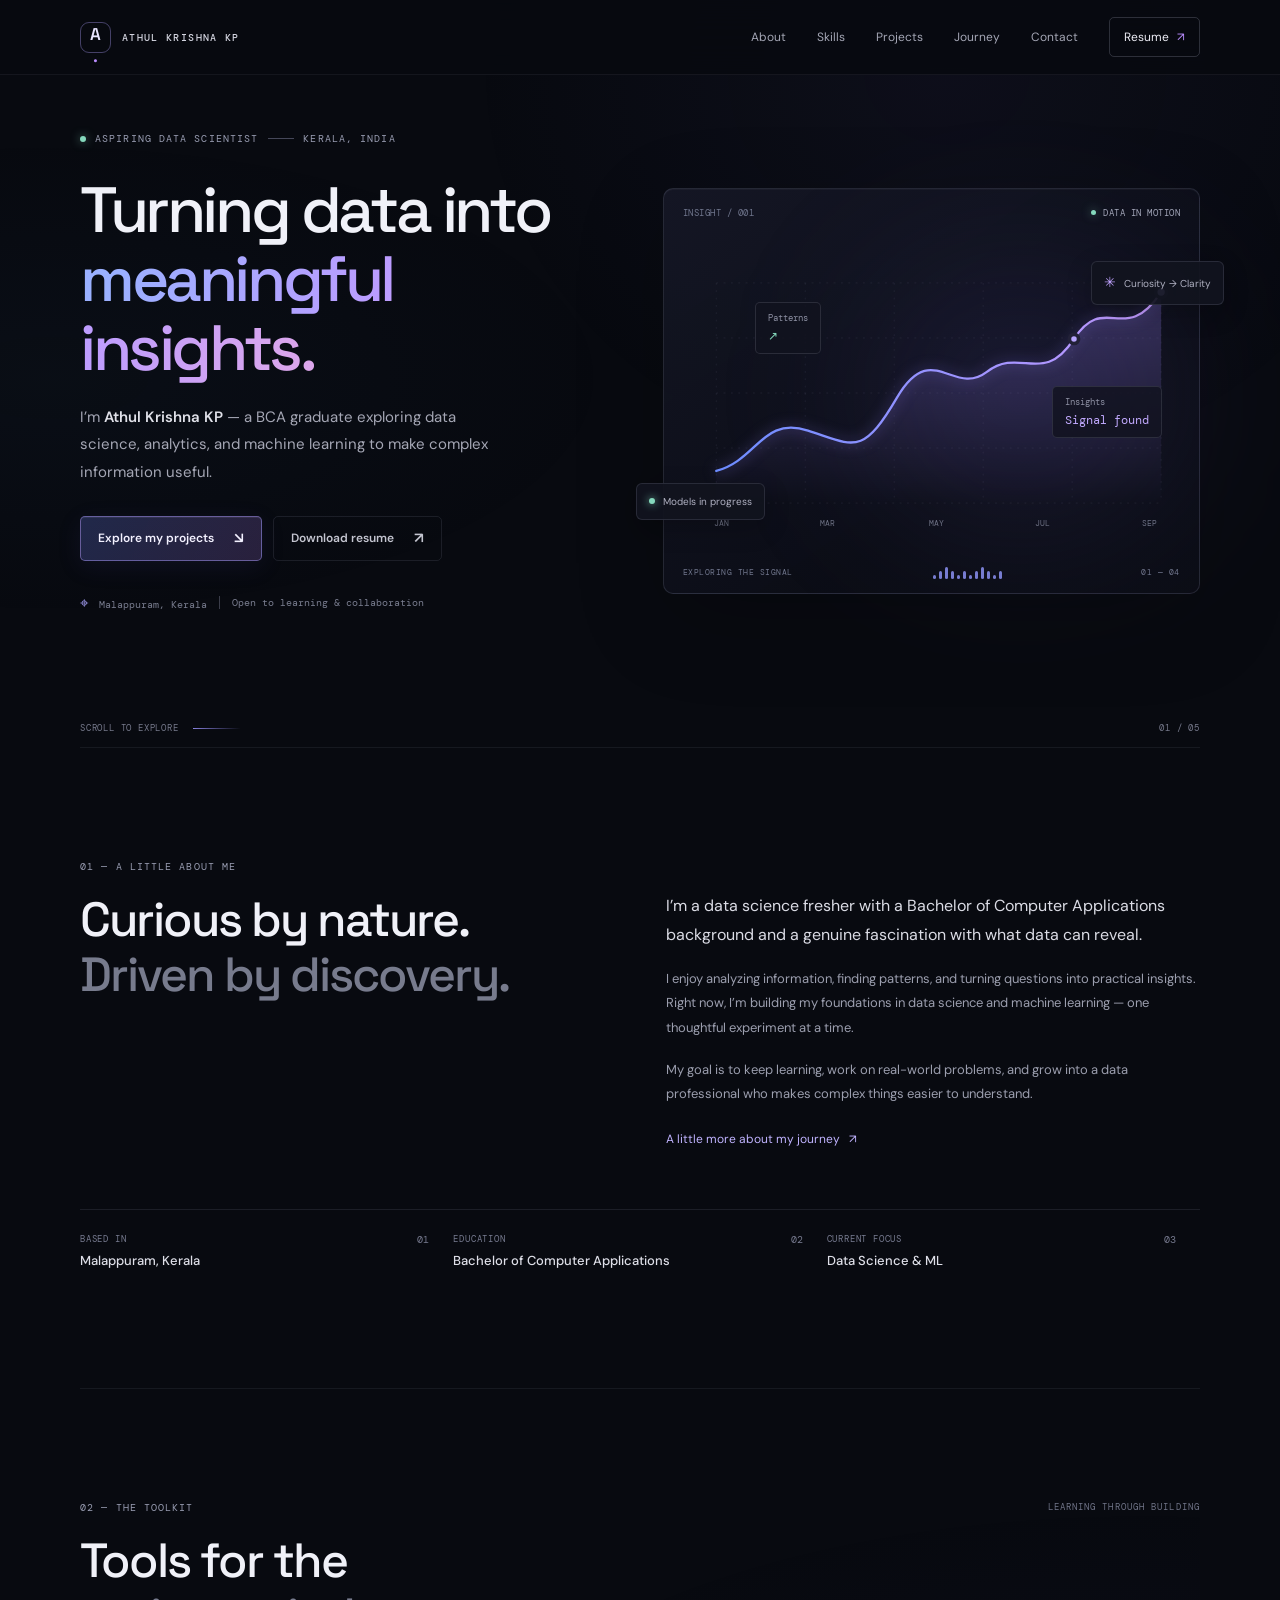
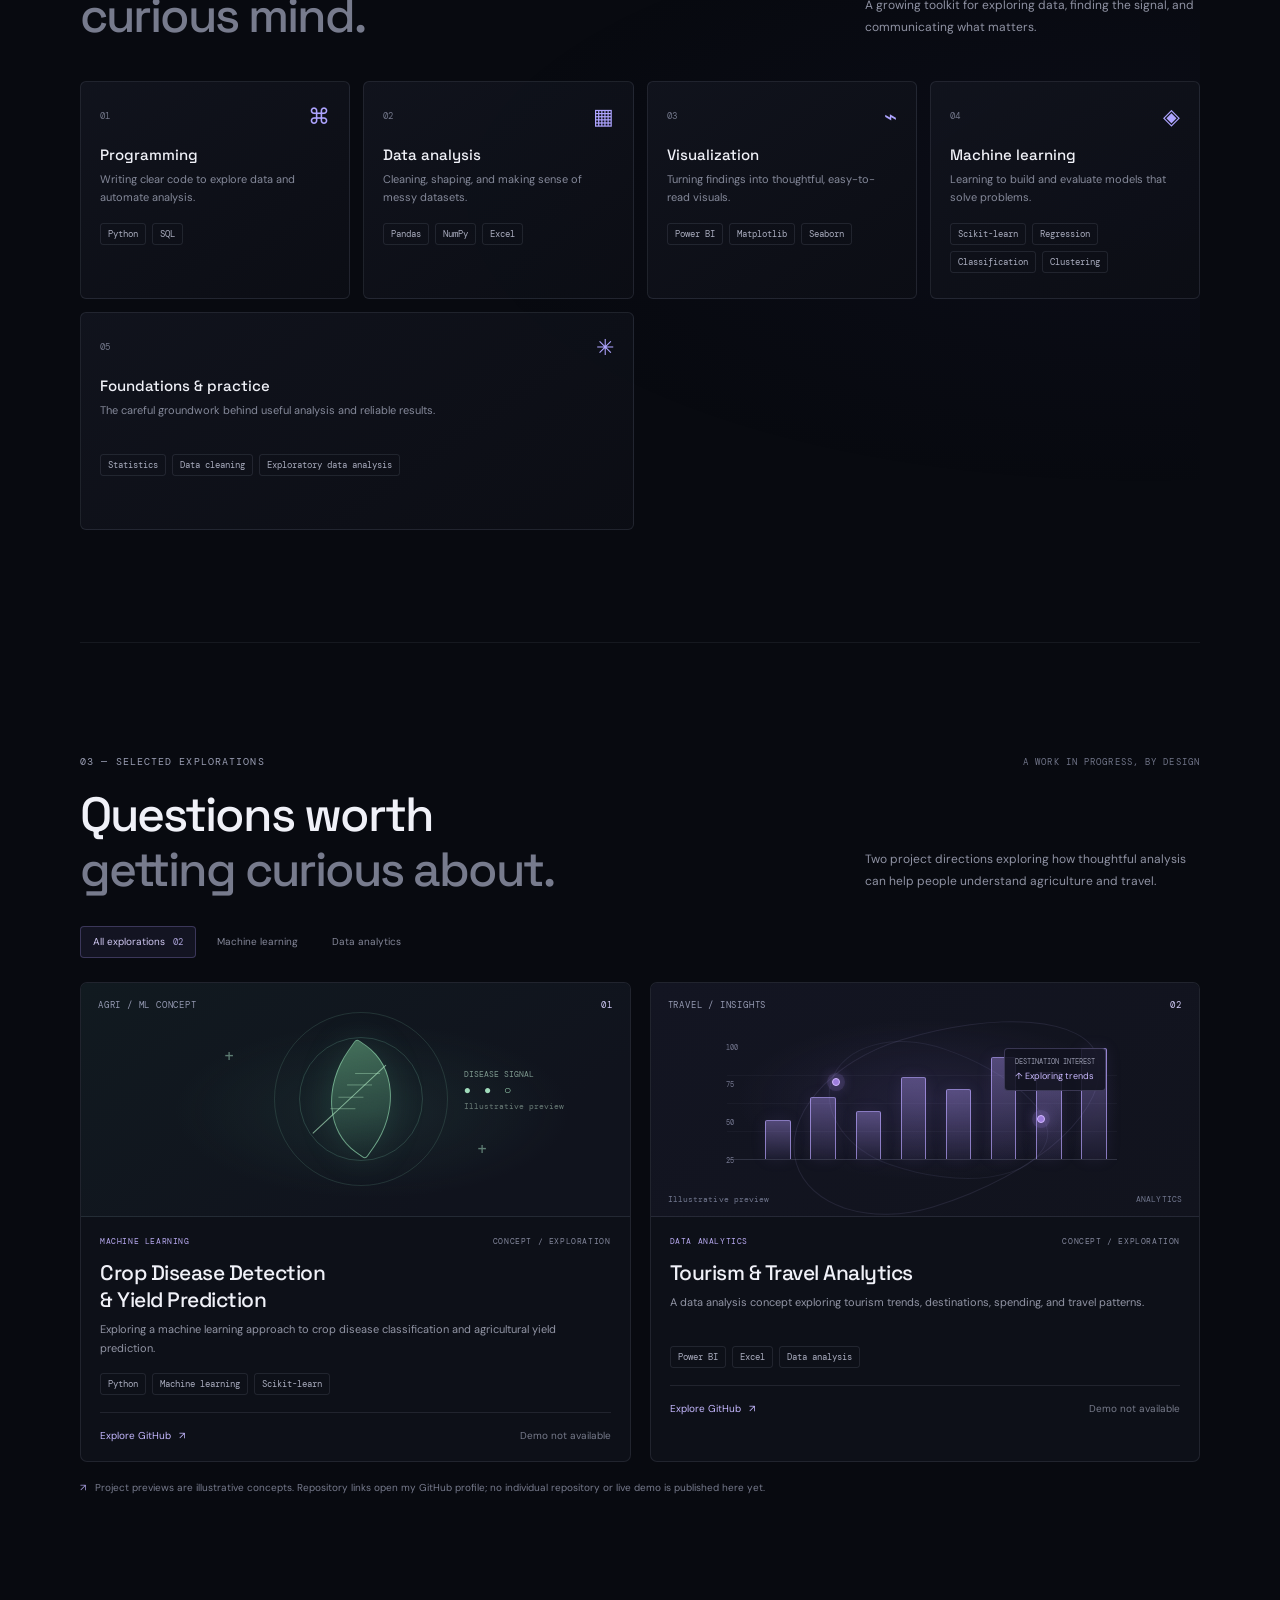
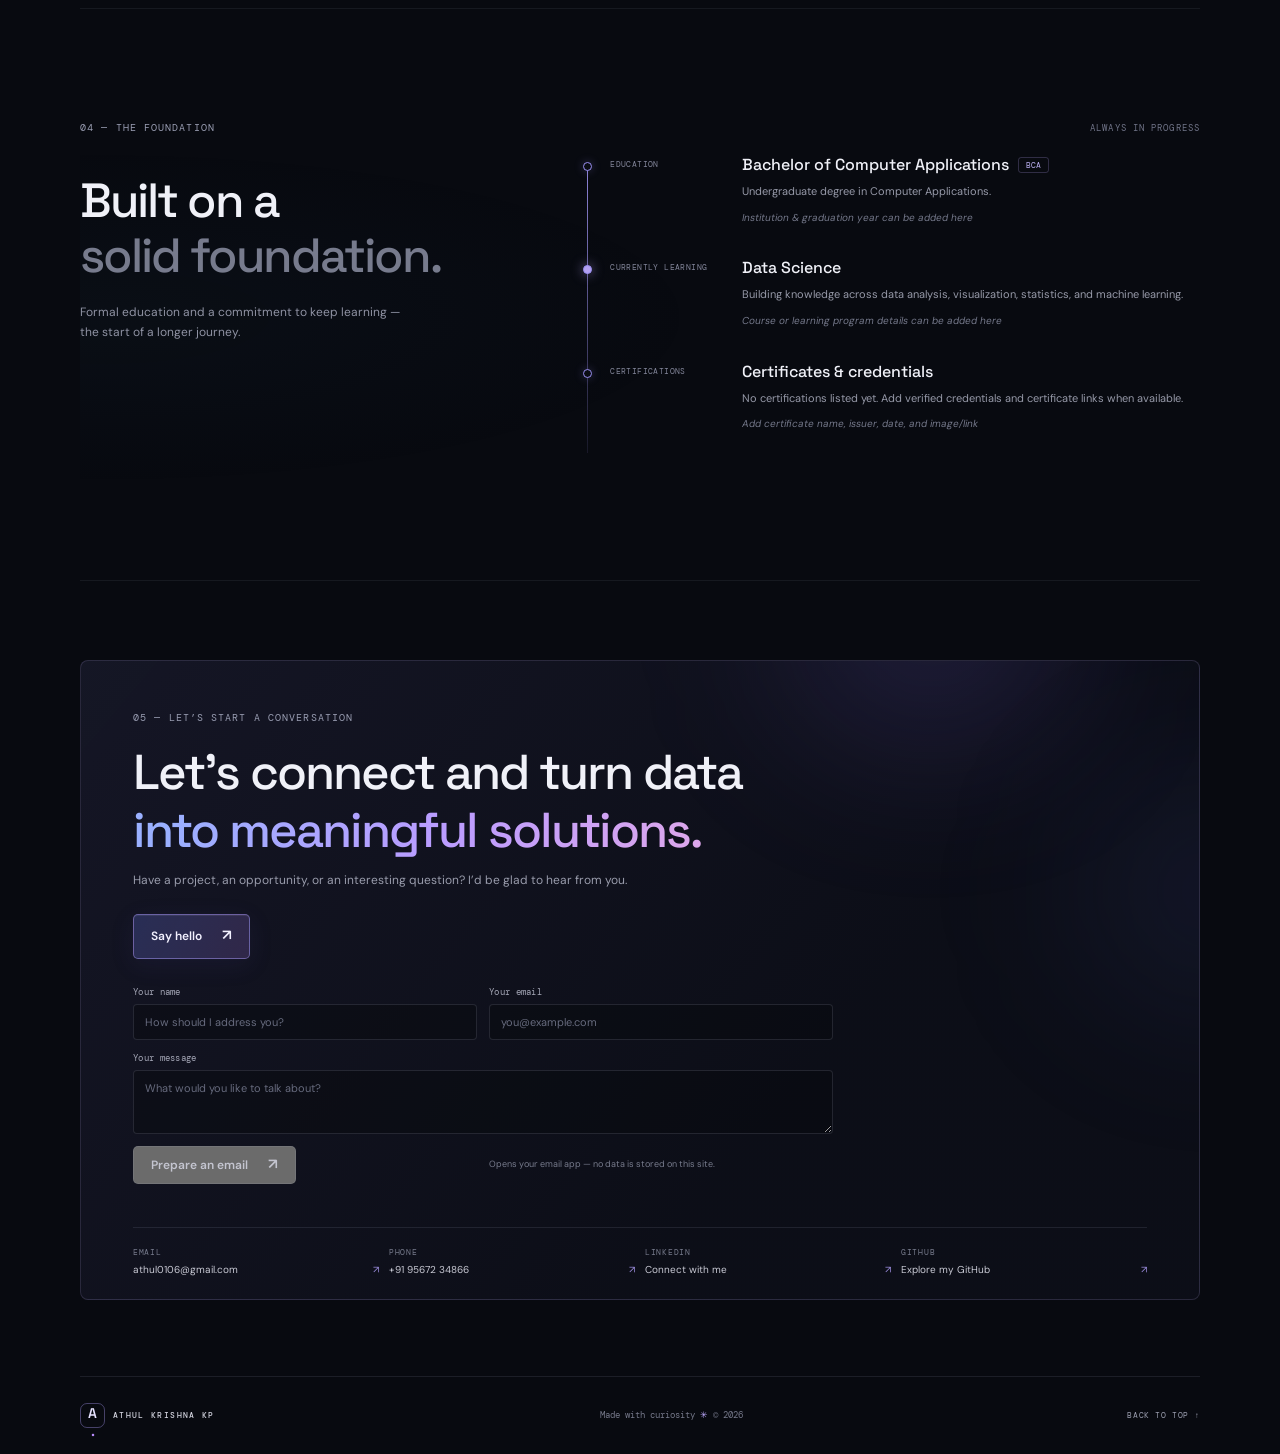
==== commit add5ad63: "name changed" ====
--- a/index.html
+++ b/index.html
@@ -4,11 +4,11 @@
   <meta charset="utf-8">
   <meta name="viewport" content="width=device-width, initial-scale=1">
   <meta name="theme-color" content="#080a10">
-  <meta name="description" content="Athul Krishna is an aspiring data scientist and BCA graduate exploring data analysis, machine learning, and meaningful solutions.">
-  <meta property="og:title" content="Athul Krishna — Data Scientist">
-  <meta property="og:description" content="Turning data into meaningful insights. Explore Athul Krishna's projects, skills, and background.">
+  <meta name="description" content="Athul Krishna KP is an aspiring data scientist and BCA graduate exploring data analysis, machine learning, and meaningful solutions.">
+  <meta property="og:title" content="Athul Krishna KP — Data Scientist">
+  <meta property="og:description" content="Turning data into meaningful insights. Explore Athul Krishna KP's projects, skills, and background.">
   <meta property="og:type" content="website">
-  <title>Athul Krishna — Data Scientist &amp; Analyst</title>
+  <title>Athul Krishna KP — Data Scientist &amp; Analyst</title>
   <link rel="preconnect" href="https://fonts.googleapis.com">
   <link rel="preconnect" href="https://fonts.gstatic.com" crossorigin>
   <link href="https://fonts.googleapis.com/css2?family=DM+Mono:wght@400;500&family=DM+Sans:wght@400;500;600;700&family=Space+Grotesk:wght@400;500;600;700&display=swap" rel="stylesheet">
@@ -19,7 +19,7 @@
   <a class="skip-link" href="#main">Skip to content</a>
   <header class="site-header" id="top">
     <nav class="nav shell" aria-label="Main navigation">
-      <a class="brand" href="#top" aria-label="Athul Krishna home"><span class="brand-mark">A<span>.</span></span><span class="brand-name">ATHUL KRISHNA</span></a>
+      <a class="brand" href="#top" aria-label="Athul Krishna KP home"><span class="brand-mark">A<span>.</span></span><span class="brand-name">ATHUL KRISHNA KP</span></a>
       <button class="menu-toggle" type="button" aria-expanded="false" aria-controls="nav-links" aria-label="Open navigation"><span></span><span></span></button>
       <div class="nav-links" id="nav-links">
         <a href="#about">About</a><a href="#skills">Skills</a><a href="#projects">Projects</a><a href="#journey">Journey</a><a href="#contact">Contact</a>
@@ -33,7 +33,7 @@
       <div class="hero-copy">
         <p class="eyebrow"><span class="status-dot"></span> ASPIRING DATA SCIENTIST <span class="eyebrow-line"></span> KERALA, INDIA</p>
         <h1 id="hero-title">Turning data into<br><span class="gradient-text">meaningful insights.</span></h1>
-        <p class="hero-intro">I’m <strong>Athul Krishna</strong> — a BCA graduate exploring data science, analytics, and machine learning to make complex information useful.</p>
+        <p class="hero-intro">I’m <strong>Athul Krishna KP</strong> — a BCA graduate exploring data science, analytics, and machine learning to make complex information useful.</p>
         <div class="hero-actions">
           <a class="button button-primary" href="#projects">Explore my projects <span aria-hidden="true">↘</span></a>
           <a class="button button-quiet" href="resume.html?print=1" target="_blank" rel="noreferrer">Download resume <span aria-hidden="true">↗</span></a>
@@ -154,7 +154,7 @@
       </div>
     </section>
   </main>
-  <footer class="footer shell"><a class="brand footer-brand" href="#top"><span class="brand-mark">A<span>.</span></span><span class="brand-name">ATHUL KRISHNA</span></a><span>Made with curiosity <span class="footer-star">✳</span> © <span id="year">2026</span></span><a href="#top" class="back-top">BACK TO TOP ↑</a></footer>
+  <footer class="footer shell"><a class="brand footer-brand" href="#top" aria-label="Athul Krishna KP home"><span class="brand-mark">A<span>.</span></span><span class="brand-name">ATHUL KRISHNA KP</span></a><span>Made with curiosity <span class="footer-star">✳</span> © <span id="year">2026</span></span><a href="#top" class="back-top">BACK TO TOP ↑</a></footer>
   <button class="back-to-top" type="button" aria-label="Back to top">↑</button>
 </body>
 </html>
